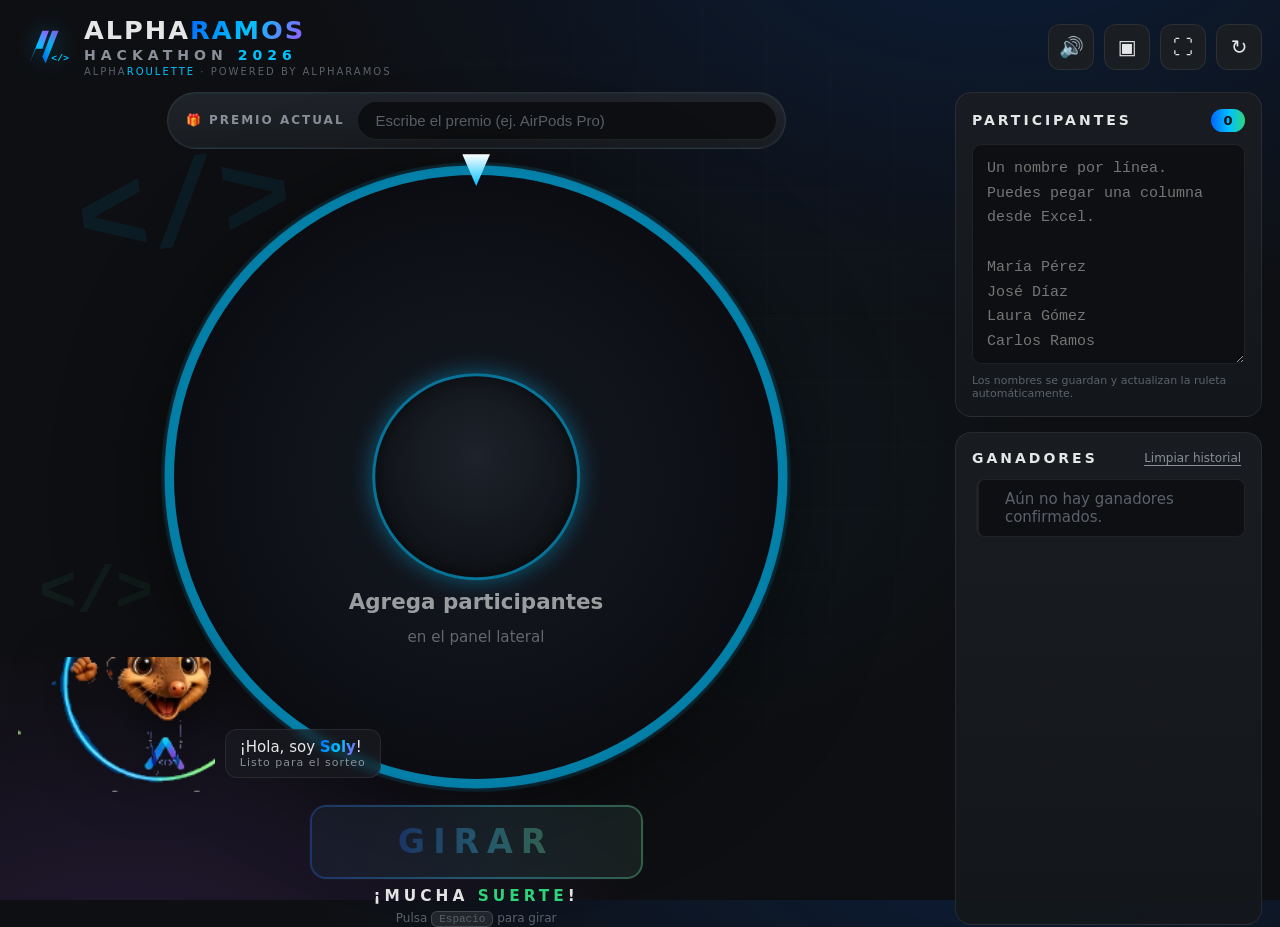
==== index.html @ e61cf494 "AlphaRamos Roulette — Hackathon 2026: ruleta de sorteos offline (HTML/CSS/JS vanilla) + núcleo lógic" ====
<!DOCTYPE html>
<html lang="es">
<head>
  <meta charset="UTF-8" />
  <meta name="viewport" content="width=device-width, initial-scale=1.0" />
  <meta name="description" content="AlphaRamos Roulette - Ruleta de sorteos para AlphaRamos Hackathon 2026" />
  <title>AlphaRamos Roulette · Hackathon 2026</title>
  <link rel="stylesheet" href="styles.css" />
</head>
<body>
  <!-- Decorative tech background layer -->
  <div class="bg-decor" aria-hidden="true">
    <span class="bg-glyph bg-glyph--1">&lt;/&gt;</span>
    <span class="bg-glyph bg-glyph--2">{ }</span>
    <span class="bg-glyph bg-glyph--3">&lt;/&gt;</span>
    <div class="bg-grid"></div>
  </div>

  <div class="app" id="app">
    <!-- ===================== HEADER ===================== -->
    <header class="app-header">
      <div class="brand">
        <span class="brand-logo" aria-hidden="true">
          <!-- AlphaRamos mark: two-stroke A + code symbol -->
          <svg viewBox="0 0 64 64" width="52" height="52" role="img" aria-label="AlphaRamos">
            <defs>
              <linearGradient id="aGrad" x1="0" y1="1" x2="1" y2="0">
                <stop offset="0" stop-color="#0066FF" />
                <stop offset="0.5" stop-color="#00C2FF" />
                <stop offset="1" stop-color="#A256FF" />
              </linearGradient>
            </defs>
            <path d="M14 52 L30 12 L38 12 L30 34 L22 34 Z" fill="url(#aGrad)" />
            <path d="M34 52 L50 12 L42 12 L30 44 Z" fill="url(#aGrad)" opacity="0.92" />
            <text x="41" y="49" font-family="monospace" font-size="12" font-weight="700" fill="#00C2FF">&lt;/&gt;</text>
          </svg>
        </span>
        <div class="brand-text">
          <span class="brand-line-1">ALPHA<span class="accent">RAMOS</span></span>
          <span class="brand-line-2">HACKATHON <span class="year">2026</span></span>
        </div>
        <span class="brand-sub">ALPHA<span class="accent-cyan">ROULETTE</span> · POWERED BY ALPHARAMOS</span>
      </div>

      <div class="header-actions">
        <button class="icon-btn" id="soundToggle" type="button" aria-pressed="true" title="Activar / desactivar sonido">
          <span class="icon-on" aria-hidden="true">&#128266;</span>
          <span class="icon-off" aria-hidden="true">&#128263;</span>
          <span class="sr-only">Sonido</span>
        </button>
        <button class="icon-btn" id="presentationToggle" type="button" aria-pressed="false" title="Modo presentación">
          <span aria-hidden="true">&#9635;</span>
          <span class="sr-only">Modo presentación</span>
        </button>
        <button class="icon-btn" id="fullscreenToggle" type="button" title="Pantalla completa">
          <span aria-hidden="true">&#9974;</span>
          <span class="sr-only">Pantalla completa</span>
        </button>
        <button class="icon-btn icon-btn--danger" id="resetSession" type="button" title="Reiniciar sesión">
          <span aria-hidden="true">&#8635;</span>
          <span class="sr-only">Reiniciar sesión</span>
        </button>
      </div>
    </header>

    <!-- ===================== MAIN ===================== -->
    <main class="app-main">
      <!-- ---------- CENTER STAGE ---------- -->
      <section class="stage" aria-label="Ruleta de sorteo">
        <div class="prize-bar">
          <label class="prize-field" for="prizeInput">
            <span class="prize-label">&#127873; PREMIO ACTUAL</span>
            <input
              type="text"
              id="prizeInput"
              class="prize-input"
              placeholder="Escribe el premio (ej. AirPods Pro)"
              maxlength="60"
              autocomplete="off" />
          </label>
        </div>

        <div class="wheel-area">
          <div class="wheel-wrap" id="wheelWrap">
            <div class="wheel-glow" aria-hidden="true"></div>
            <div class="wheel-pointer" id="wheelPointer" aria-hidden="true"></div>
            <canvas id="wheel" class="wheel-canvas" width="900" height="900"
                    role="img" aria-label="Ruleta de participantes"></canvas>
            <button class="wheel-hub" id="hubSpin" type="button" title="Girar" aria-label="Girar ruleta">
              <svg viewBox="0 0 64 64" width="100%" height="100%" aria-hidden="true">
                <defs>
                  <linearGradient id="hubGrad" x1="0" y1="1" x2="1" y2="0">
                    <stop offset="0" stop-color="#0066FF" />
                    <stop offset="0.55" stop-color="#00C2FF" />
                    <stop offset="1" stop-color="#A256FF" />
                  </linearGradient>
                </defs>
                <path d="M16 50 L31 14 L38 14 L30 34 L23 34 Z" fill="url(#hubGrad)" />
                <path d="M34 50 L49 14 L42 14 L31 42 Z" fill="url(#hubGrad)" />
                <text x="26" y="60" font-family="monospace" font-size="11" font-weight="700" fill="#00C2FF">&lt;/&gt;</text>
              </svg>
            </button>
          </div>

          <!-- Soly idle, next to the wheel -->
          <figure class="soly soly--idle" id="solyIdle">
            <img src="assets/soly.png" alt="Soly, mascota de AlphaRamos" class="soly-img" />
            <figcaption class="soly-caption">
              <span class="soly-hi">&iexcl;Hola, soy <strong>Soly</strong>!</span>
              <span class="soly-sub">Listo para el sorteo</span>
            </figcaption>
          </figure>
        </div>

        <div class="spin-controls">
          <button class="spin-btn" id="spinBtn" type="button">
            <span class="spin-btn-label">GIRAR</span>
          </button>
          <p class="spin-hint" id="spinHint">&iexcl;MUCHA <span class="accent-green">SUERTE</span>!</p>
          <p class="spin-key-hint">Pulsa <kbd>Espacio</kbd> para girar</p>
        </div>
      </section>

      <!-- ---------- SIDEBAR ---------- -->
      <aside class="sidebar" id="sidebar" aria-label="Administración de participantes">
        <div class="panel">
          <div class="panel-head">
            <h2 class="panel-title">PARTICIPANTES</h2>
            <span class="count-badge" id="participantCount">0</span>
          </div>
          <textarea
            id="participantsInput"
            class="participants-input"
            spellcheck="false"
            autocomplete="off"
            placeholder="Un nombre por línea.&#10;Puedes pegar una columna desde Excel.&#10;&#10;María Pérez&#10;José Díaz&#10;Laura Gómez&#10;Carlos Ramos"></textarea>
          <p class="panel-note" id="participantsNote">Los nombres se guardan y actualizan la ruleta automáticamente.</p>
        </div>

        <div class="panel panel--winners">
          <div class="panel-head">
            <h2 class="panel-title">GANADORES</h2>
            <button class="link-btn" id="clearHistory" type="button">Limpiar historial</button>
          </div>
          <ol class="winners-list" id="winnersList" aria-live="polite">
            <li class="winners-empty">Aún no hay ganadores confirmados.</li>
          </ol>
        </div>
      </aside>
    </main>

    <button class="sidebar-toggle" id="sidebarToggle" type="button" title="Mostrar / ocultar panel">
      <span aria-hidden="true">&#9776;</span>
      <span class="sr-only">Mostrar u ocultar panel</span>
    </button>
  </div>

  <!-- ===================== WINNER MODAL ===================== -->
  <div class="winner-overlay" id="winnerOverlay" role="dialog" aria-modal="true" aria-labelledby="winnerTitle" hidden>
    <canvas class="confetti-canvas" id="confetti" aria-hidden="true"></canvas>
    <div class="winner-card">
      <p class="winner-eyebrow" id="winnerTitle">&iexcl;TENEMOS <span class="accent-green">GANADOR</span>!</p>
      <figure class="soly soly--celebrate">
        <img src="assets/soly-celebra.png" alt="Soly celebrando" class="soly-img" />
      </figure>
      <h2 class="winner-name" id="winnerName">—</h2>
      <p class="winner-prize" id="winnerPrize" hidden>Premio: <span id="winnerPrizeValue"></span></p>
      <p class="winner-congrats">&iexcl;Felicidades!</p>
      <div class="winner-actions">
        <button class="btn btn--primary" id="confirmWinner" type="button">CONFIRMAR GANADOR</button>
        <button class="btn btn--ghost" id="repeatDraw" type="button">REPETIR SORTEO</button>
      </div>
    </div>
  </div>

  <!-- ===================== CONFIRM DIALOG ===================== -->
  <div class="confirm-overlay" id="confirmOverlay" role="dialog" aria-modal="true" aria-labelledby="confirmMessage" hidden>
    <div class="confirm-card">
      <p class="confirm-message" id="confirmMessage">¿Estás seguro?</p>
      <div class="confirm-actions">
        <button class="btn btn--danger" id="confirmYes" type="button">Sí, continuar</button>
        <button class="btn btn--ghost" id="confirmNo" type="button">Cancelar</button>
      </div>
    </div>
  </div>

  <!-- Live region for screen readers -->
  <div class="sr-only" aria-live="assertive" id="liveRegion"></div>

  <script src="alpha-core.js"></script>
  <script src="app.js"></script>
</body>
</html>
---- styles.css ----
/* =========================================================
   AlphaRamos Roulette — Hackathon 2026
   Paleta y estilos extraídos de la guía visual de la marca.
   100% offline, sin dependencias externas.
   ========================================================= */

:root {
  /* Fondos */
  --bg-primary: #0E0F12;
  --bg-secondary: #1A1D22;
  --bg-elevated: #22262d;

  /* Colores de marca AlphaRamos */
  --alpha-blue: #0066FF;
  --alpha-cyan: #00C2FF;
  --alpha-purple: #A256FF;
  --alpha-green: #2ED67B;
  --alpha-dark-blue: #0A1B3D;

  /* Texto */
  --text-primary: #E5E6E6;
  --text-muted: #8A9099;
  --text-dim: #5b626b;

  /* Bordes / líneas */
  --line: rgba(255, 255, 255, 0.08);
  --line-strong: rgba(255, 255, 255, 0.16);

  /* Glow */
  --glow-cyan: 0 0 24px rgba(0, 194, 255, 0.45);
  --glow-green: 0 0 24px rgba(46, 214, 123, 0.45);
  --glow-purple: 0 0 24px rgba(162, 86, 255, 0.4);

  /* Gradiente de marca */
  --grad-brand: linear-gradient(90deg, var(--alpha-blue), var(--alpha-cyan) 55%, var(--alpha-green));
  --grad-brand-3: linear-gradient(120deg, var(--alpha-blue), var(--alpha-cyan), var(--alpha-purple));

  --radius: 16px;
  --radius-sm: 10px;

  /* Orbitron si el usuario lo instala localmente; si no, stack geométrico del sistema */
  --font-display: "Orbitron", "Eurostile", "Bahnschrift", "Segoe UI", "Trebuchet MS", system-ui, sans-serif;
  --font-body: "Segoe UI", system-ui, -apple-system, "Helvetica Neue", Arial, sans-serif;
}

/* ---------- Reset ligero ---------- */
*,
*::before,
*::after { box-sizing: border-box; }

html, body { height: 100%; }

body {
  margin: 0;
  font-family: var(--font-body);
  color: var(--text-primary);
  background:
    radial-gradient(1200px 700px at 78% -10%, rgba(0, 102, 255, 0.16), transparent 60%),
    radial-gradient(900px 600px at 10% 110%, rgba(162, 86, 255, 0.14), transparent 60%),
    radial-gradient(700px 500px at 50% 50%, rgba(0, 194, 255, 0.06), transparent 60%),
    var(--bg-primary);
  overflow: hidden;
  -webkit-font-smoothing: antialiased;
}

button { font-family: inherit; }

.sr-only {
  position: absolute;
  width: 1px; height: 1px;
  padding: 0; margin: -1px;
  overflow: hidden; clip: rect(0, 0, 0, 0);
  white-space: nowrap; border: 0;
}

:focus-visible {
  outline: 2px solid var(--alpha-cyan);
  outline-offset: 3px;
  border-radius: 6px;
}

/* =========================================================
   Fondo decorativo
   ========================================================= */
.bg-decor { position: fixed; inset: 0; z-index: 0; pointer-events: none; overflow: hidden; }

.bg-grid {
  position: absolute; inset: -2px;
  background-image:
    linear-gradient(rgba(255, 255, 255, 0.025) 1px, transparent 1px),
    linear-gradient(90deg, rgba(255, 255, 255, 0.025) 1px, transparent 1px);
  background-size: 64px 64px;
  mask-image: radial-gradient(circle at 50% 42%, black, transparent 78%);
}

.bg-glyph {
  position: absolute;
  font-family: monospace;
  font-weight: 700;
  color: rgba(0, 194, 255, 0.08);
  user-select: none;
}
.bg-glyph--1 { top: 16%; left: 6%;  font-size: 120px; transform: rotate(-8deg); }
.bg-glyph--2 { bottom: 14%; right: 8%; font-size: 90px; color: rgba(162, 86, 255, 0.08); }
.bg-glyph--3 { top: 62%; left: 3%;  font-size: 64px; color: rgba(46, 214, 123, 0.07); }

/* =========================================================
   Layout base
   ========================================================= */
.app {
  position: relative;
  z-index: 1;
  height: 100vh;
  display: flex;
  flex-direction: column;
  padding: clamp(12px, 1.4vw, 24px);
  gap: clamp(10px, 1.2vw, 18px);
}

/* ---------- Header ---------- */
.app-header {
  display: flex;
  align-items: center;
  justify-content: space-between;
  gap: 16px;
  flex: 0 0 auto;
}

.brand { display: grid; grid-template-columns: auto auto; align-items: center; gap: 4px 14px; }
.brand-logo { grid-row: 1 / span 2; filter: drop-shadow(0 0 12px rgba(0, 194, 255, 0.35)); }
.brand-logo svg { display: block; }

.brand-text { display: flex; flex-direction: column; line-height: 1; }
.brand-line-1 {
  font-family: var(--font-display);
  font-weight: 800;
  font-size: clamp(20px, 2vw, 30px);
  letter-spacing: 2px;
}
.brand-line-1 .accent {
  background: var(--grad-brand-3);
  -webkit-background-clip: text; background-clip: text; color: transparent;
}
.brand-line-2 {
  font-family: var(--font-display);
  font-weight: 600;
  font-size: clamp(12px, 1.1vw, 16px);
  letter-spacing: 5px;
  color: var(--text-muted);
  margin-top: 4px;
}
.brand-line-2 .year { color: var(--alpha-cyan); }
.brand-sub {
  grid-column: 2;
  font-size: 10px;
  letter-spacing: 2px;
  color: var(--text-dim);
  text-transform: uppercase;
}
.accent-cyan { color: var(--alpha-cyan); }
.accent-green { color: var(--alpha-green); }

.header-actions { display: flex; gap: 10px; }

.icon-btn {
  width: 46px; height: 46px;
  display: inline-flex; align-items: center; justify-content: center;
  font-size: 20px;
  color: var(--text-primary);
  background: var(--bg-secondary);
  border: 1px solid var(--line);
  border-radius: 12px;
  cursor: pointer;
  transition: transform .15s ease, border-color .2s ease, box-shadow .2s ease, background .2s ease;
}
.icon-btn:hover { border-color: var(--alpha-cyan); box-shadow: var(--glow-cyan); transform: translateY(-1px); }
.icon-btn:active { transform: translateY(0) scale(.96); }
.icon-btn--danger:hover { border-color: #ff5470; box-shadow: 0 0 20px rgba(255, 84, 112, 0.4); }

/* Sound toggle icon swap */
.icon-btn .icon-off { display: none; }
.icon-btn[aria-pressed="false"] .icon-on { display: none; }
.icon-btn[aria-pressed="false"] .icon-off { display: inline; }
#soundToggle { position: relative; }

#presentationToggle[aria-pressed="true"] {
  border-color: var(--alpha-green);
  box-shadow: var(--glow-green);
  color: var(--alpha-green);
}

/* =========================================================
   Main
   ========================================================= */
.app-main {
  flex: 1 1 auto;
  min-height: 0;
  display: grid;
  grid-template-columns: minmax(0, 1fr) clamp(300px, 24vw, 400px);
  gap: clamp(14px, 1.6vw, 26px);
}

/* ---------- Stage (ruleta) ---------- */
.stage {
  min-width: 0;
  display: grid;
  grid-template-rows: auto minmax(0, 1fr) auto;
  align-items: center;
  justify-items: center;
  gap: clamp(8px, 1vw, 16px);
}

/* Prize bar */
.prize-bar { display: flex; justify-content: center; }
.prize-field {
  display: inline-flex; align-items: center; gap: 12px;
  background: linear-gradient(180deg, rgba(34, 38, 45, 0.9), rgba(26, 29, 34, 0.9));
  border: 1px solid var(--line);
  border-radius: 999px;
  padding: 8px 8px 8px 18px;
  box-shadow: inset 0 0 0 1px rgba(0, 194, 255, 0.06);
}
.prize-label {
  font-family: var(--font-display);
  font-size: 12px; font-weight: 700; letter-spacing: 2px;
  color: var(--text-muted); white-space: nowrap;
}
.prize-input {
  min-width: min(38vw, 420px);
  background: var(--bg-primary);
  border: 1px solid var(--line);
  border-radius: 999px;
  color: var(--text-primary);
  padding: 10px 18px;
  font-size: 15px;
  outline: none;
  transition: border-color .2s ease, box-shadow .2s ease;
}
.prize-input::placeholder { color: var(--text-dim); }
.prize-input:focus { border-color: var(--alpha-cyan); box-shadow: var(--glow-cyan); }

/* Wheel area */
.wheel-area {
  position: relative;
  width: 100%;
  height: 100%;
  min-height: 0;
  display: flex;
  align-items: center;
  justify-content: center;
}

.wheel-wrap {
  position: relative;
  /* El tamaño exacto (cuadrado) lo fija JS según el espacio disponible,
     evitando ambigüedades de aspect-ratio en distintas resoluciones. */
  width: 70vmin;
  height: 70vmin;
  display: flex;
  align-items: center;
  justify-content: center;
}

.wheel-glow {
  position: absolute; inset: -4%;
  border-radius: 50%;
  background: radial-gradient(circle, rgba(0, 194, 255, 0.18), transparent 62%);
  filter: blur(14px);
  opacity: .8;
  transition: opacity .3s ease, filter .3s ease;
  pointer-events: none;
}
.wheel-wrap.is-spinning .wheel-glow { opacity: 1; filter: blur(20px); animation: glowPulse 1.4s ease-in-out infinite; }
@keyframes glowPulse { 50% { background: radial-gradient(circle, rgba(46, 214, 123, 0.22), transparent 62%); } }

.wheel-canvas {
  position: relative;
  width: 100%; height: 100%;
  border-radius: 50%;
  display: block;
  filter: drop-shadow(0 18px 50px rgba(0, 0, 0, 0.55));
}

/* Pointer superior */
.wheel-pointer {
  position: absolute;
  top: -1.2%;
  left: 50%;
  transform: translateX(-50%);
  width: 4.4%;
  aspect-ratio: 1 / 1.15;
  background: linear-gradient(180deg, #ffffff, var(--alpha-cyan));
  clip-path: polygon(50% 100%, 0 0, 100% 0);
  z-index: 5;
  filter: drop-shadow(0 0 10px rgba(0, 194, 255, 0.9));
  transition: filter .15s ease;
}
.wheel-wrap.is-spinning .wheel-pointer { filter: drop-shadow(0 0 16px rgba(46, 214, 123, 1)); }
.wheel-pointer.tick { animation: pointerTick .08s ease; }
@keyframes pointerTick { 50% { transform: translateX(-50%) rotate(-7deg); } }

/* Hub central (botón) */
.wheel-hub {
  position: absolute;
  top: 50%; left: 50%;
  transform: translate(-50%, -50%);
  width: 18%; height: 18%;
  border-radius: 50%;
  padding: 16%;
  background: radial-gradient(circle at 50% 40%, #1d222b, #0b0d10);
  border: 3px solid rgba(0, 194, 255, 0.55);
  box-shadow: 0 0 22px rgba(0, 194, 255, 0.4), inset 0 0 18px rgba(0, 0, 0, 0.6);
  cursor: pointer;
  z-index: 6;
  display: grid; place-items: center;
  transition: transform .15s ease, box-shadow .2s ease;
}
.wheel-hub svg { width: 72%; height: 72%; filter: drop-shadow(0 0 10px rgba(0, 194, 255, 0.75)); }
.wheel-hub:hover { box-shadow: 0 0 30px rgba(0, 194, 255, 0.7), inset 0 0 18px rgba(0, 0, 0, 0.6); }
.wheel-hub:active { transform: translate(-50%, -50%) scale(.94); }

/* Soly idle */
.soly {
  position: absolute;
  margin: 0;
  bottom: 0;
  left: 0;
  display: flex; align-items: flex-end; gap: 10px;
  pointer-events: none;
  z-index: 4;
}
.soly--idle .soly-img {
  height: clamp(120px, 15vh, 210px);
  width: auto;
  filter: drop-shadow(0 8px 22px rgba(0, 0, 0, 0.6));
  animation: solyFloat 4s ease-in-out infinite;
}
@keyframes solyFloat { 50% { transform: translateY(-8px); } }

.soly-caption {
  display: flex; flex-direction: column;
  background: rgba(26, 29, 34, 0.72);
  border: 1px solid var(--line);
  border-radius: 12px;
  padding: 8px 14px;
  backdrop-filter: blur(4px);
  margin-bottom: 14px;
}
.soly-hi { font-size: 15px; }
.soly-hi strong {
  background: var(--grad-brand-3);
  -webkit-background-clip: text; background-clip: text; color: transparent;
}
.soly-sub { font-size: 11px; color: var(--text-muted); letter-spacing: 1px; }

/* Spin controls */
.spin-controls { display: flex; flex-direction: column; align-items: center; gap: 6px; }

.spin-btn {
  position: relative;
  min-width: clamp(260px, 26vw, 420px);
  padding: clamp(14px, 1.4vw, 20px) 40px;
  border: none;
  border-radius: 16px;
  cursor: pointer;
  background: var(--bg-secondary);
  isolation: isolate;
  transition: transform .12s ease, box-shadow .2s ease;
  box-shadow: 0 0 0 1px rgba(255, 255, 255, 0.04);
}
/* borde luminoso con gradiente */
.spin-btn::before {
  content: "";
  position: absolute; inset: 0;
  border-radius: inherit;
  padding: 2px;
  background: var(--grad-brand);
  -webkit-mask: linear-gradient(#000 0 0) content-box, linear-gradient(#000 0 0);
  -webkit-mask-composite: xor; mask-composite: exclude;
  z-index: -1;
}
.spin-btn::after {
  content: "";
  position: absolute; inset: 0;
  border-radius: inherit;
  background: var(--grad-brand);
  opacity: .16;
  z-index: -2;
  transition: opacity .2s ease;
}
.spin-btn-label {
  font-family: var(--font-display);
  font-weight: 800;
  font-size: clamp(26px, 2.6vw, 40px);
  letter-spacing: 8px;
  background: var(--grad-brand);
  -webkit-background-clip: text; background-clip: text; color: transparent;
}
.spin-btn:hover:not(:disabled) { transform: translateY(-2px); box-shadow: 0 0 34px rgba(0, 194, 255, 0.45); }
.spin-btn:hover:not(:disabled)::after { opacity: .3; }
.spin-btn:active:not(:disabled) { transform: translateY(0) scale(.98); }
.spin-btn:disabled { cursor: not-allowed; opacity: .45; filter: grayscale(.4); }
.spin-btn.is-pressed { animation: spinPress .3s ease; }
@keyframes spinPress { 40% { transform: scale(.95); } }

.spin-hint {
  margin: 2px 0 0;
  font-family: var(--font-display);
  font-weight: 700; letter-spacing: 4px;
  font-size: clamp(13px, 1.2vw, 18px);
}
.spin-key-hint { margin: 0; font-size: 12px; color: var(--text-dim); }
.spin-key-hint kbd {
  background: var(--bg-elevated);
  border: 1px solid var(--line-strong);
  border-radius: 6px;
  padding: 1px 7px;
  font-family: monospace;
  font-size: 11px;
}

/* =========================================================
   Sidebar
   ========================================================= */
.sidebar {
  min-width: 0;
  display: flex;
  flex-direction: column;
  gap: clamp(12px, 1.2vw, 18px);
  overflow: hidden;
}

.panel {
  background: linear-gradient(180deg, rgba(26, 29, 34, 0.92), rgba(20, 23, 27, 0.92));
  border: 1px solid var(--line);
  border-radius: var(--radius);
  padding: 16px;
  display: flex;
  flex-direction: column;
  min-height: 0;
}
.panel--winners { flex: 1 1 auto; }

.panel-head {
  display: flex; align-items: center; justify-content: space-between;
  margin-bottom: 12px;
}
.panel-title {
  margin: 0;
  font-family: var(--font-display);
  font-size: 14px; font-weight: 700; letter-spacing: 3px;
  color: var(--text-primary);
}
.count-badge {
  font-family: var(--font-display);
  font-weight: 700;
  font-size: 13px;
  min-width: 34px; text-align: center;
  padding: 4px 10px;
  border-radius: 999px;
  color: var(--bg-primary);
  background: var(--grad-brand);
}

.participants-input {
  flex: 1 1 auto;
  min-height: 220px;
  resize: vertical;
  width: 100%;
  background: var(--bg-primary);
  border: 1px solid var(--line);
  border-radius: var(--radius-sm);
  color: var(--text-primary);
  padding: 12px 14px;
  font-size: 15px;
  line-height: 1.65;
  outline: none;
  transition: border-color .2s ease, box-shadow .2s ease;
}
.participants-input:focus { border-color: var(--alpha-cyan); box-shadow: var(--glow-cyan); }
.panel-note { margin: 10px 0 0; font-size: 11px; color: var(--text-dim); }

.link-btn {
  background: none; border: none; cursor: pointer;
  color: var(--text-muted);
  font-size: 12px;
  text-decoration: underline;
  text-underline-offset: 3px;
  padding: 2px 4px;
  transition: color .2s ease;
}
.link-btn:hover { color: #ff5470; }

.winners-list {
  margin: 0; padding: 0 0 0 4px;
  list-style: none;
  counter-reset: win;
  overflow-y: auto;
  flex: 1 1 auto;
  min-height: 0;
  display: flex; flex-direction: column; gap: 8px;
}
.winners-list li {
  counter-increment: win;
  display: flex; align-items: center; gap: 12px;
  background: var(--bg-primary);
  border: 1px solid var(--line);
  border-left: 3px solid var(--alpha-green);
  border-radius: 8px;
  padding: 10px 14px;
  font-size: 15px;
  animation: winRowIn .35s ease;
}
.winners-list li::before {
  content: counter(win);
  font-family: var(--font-display);
  font-weight: 700;
  color: var(--alpha-green);
  min-width: 20px;
}
.winners-empty {
  border-left-color: var(--line) !important;
  color: var(--text-dim);
  font-size: 13px;
  justify-content: center;
}
.winners-empty::before { content: "" !important; min-width: 0 !important; }
@keyframes winRowIn { from { opacity: 0; transform: translateX(12px); } }

.winners-list::-webkit-scrollbar,
.participants-input::-webkit-scrollbar { width: 8px; }
.winners-list::-webkit-scrollbar-thumb,
.participants-input::-webkit-scrollbar-thumb { background: var(--line-strong); border-radius: 8px; }

/* Sidebar toggle (flotante) */
.sidebar-toggle {
  position: fixed;
  top: 50%; right: 12px;
  transform: translateY(-50%);
  width: 40px; height: 64px;
  display: none;
  align-items: center; justify-content: center;
  background: var(--bg-secondary);
  border: 1px solid var(--line);
  border-radius: 12px;
  color: var(--text-primary);
  font-size: 20px;
  cursor: pointer;
  z-index: 40;
}

/* =========================================================
   Winner modal
   ========================================================= */
.winner-overlay {
  position: fixed; inset: 0;
  z-index: 100;
  display: grid; place-items: center;
  background: rgba(6, 8, 12, 0.82);
  backdrop-filter: blur(6px);
  animation: overlayIn .3s ease;
}
.winner-overlay[hidden] { display: none; }
@keyframes overlayIn { from { opacity: 0; } }

.confetti-canvas { position: absolute; inset: 0; width: 100%; height: 100%; pointer-events: none; }

.winner-card {
  position: relative;
  text-align: center;
  padding: clamp(24px, 4vw, 52px) clamp(30px, 6vw, 90px);
  max-width: min(92vw, 900px);
  animation: cardPop .5s cubic-bezier(.2, .9, .3, 1.2);
}
@keyframes cardPop { from { opacity: 0; transform: scale(.85) translateY(20px); } }

.winner-eyebrow {
  font-family: var(--font-display);
  font-weight: 700; letter-spacing: 6px;
  font-size: clamp(18px, 2.4vw, 30px);
  margin: 0 0 8px;
}
.soly--celebrate { position: static; justify-content: center; margin-bottom: 6px; }
.soly--celebrate .soly-img {
  height: clamp(120px, 16vh, 200px);
  width: auto;
  filter: drop-shadow(0 0 24px rgba(46, 214, 123, 0.5));
  animation: solyCheer .7s ease infinite alternate;
}
@keyframes solyCheer { from { transform: rotate(-4deg) translateY(0); } to { transform: rotate(4deg) translateY(-6px); } }

.winner-name {
  margin: 6px 0;
  font-family: var(--font-display);
  font-weight: 800;
  font-size: clamp(44px, 8vw, 120px);
  line-height: 1.02;
  letter-spacing: 2px;
  text-transform: uppercase;
  background: linear-gradient(180deg, #ffffff, #bfe9ff 60%, var(--alpha-cyan));
  -webkit-background-clip: text; background-clip: text; color: transparent;
  text-shadow: 0 0 40px rgba(0, 194, 255, 0.35);
  word-break: break-word;
}
.winner-prize {
  margin: 4px 0;
  font-family: var(--font-display);
  font-weight: 600; letter-spacing: 3px;
  font-size: clamp(16px, 2vw, 26px);
  color: var(--alpha-purple);
}
.winner-prize span { color: var(--text-primary); }
.winner-congrats {
  margin: 0 0 22px;
  font-size: clamp(16px, 1.6vw, 22px);
  color: var(--alpha-green);
}

.winner-actions { display: flex; gap: 16px; justify-content: center; flex-wrap: wrap; }

/* =========================================================
   Botones genéricos
   ========================================================= */
.btn {
  border: 1px solid var(--line-strong);
  background: var(--bg-secondary);
  color: var(--text-primary);
  padding: 14px 30px;
  border-radius: 12px;
  font-family: var(--font-display);
  font-weight: 700; letter-spacing: 2px;
  font-size: 15px;
  cursor: pointer;
  transition: transform .12s ease, box-shadow .2s ease, border-color .2s ease, background .2s ease;
}
.btn:hover { transform: translateY(-2px); }
.btn:active { transform: translateY(0) scale(.97); }

.btn--primary {
  border-color: transparent;
  background: var(--grad-brand);
  color: #04121f;
}
.btn--primary:hover { box-shadow: var(--glow-cyan); }

.btn--ghost:hover { border-color: var(--alpha-cyan); box-shadow: var(--glow-cyan); }

.btn--danger {
  border-color: rgba(255, 84, 112, 0.5);
  color: #ff8497;
}
.btn--danger:hover { background: rgba(255, 84, 112, 0.15); box-shadow: 0 0 20px rgba(255, 84, 112, 0.35); }

/* =========================================================
   Confirm dialog
   ========================================================= */
.confirm-overlay {
  position: fixed; inset: 0;
  z-index: 120;
  display: grid; place-items: center;
  background: rgba(6, 8, 12, 0.8);
  backdrop-filter: blur(4px);
  animation: overlayIn .2s ease;
}
.confirm-overlay[hidden] { display: none; }
.confirm-card {
  background: var(--bg-secondary);
  border: 1px solid var(--line-strong);
  border-radius: var(--radius);
  padding: 30px 34px;
  max-width: 440px;
  text-align: center;
  box-shadow: 0 24px 60px rgba(0, 0, 0, 0.6);
  animation: cardPop .3s ease;
}
.confirm-message { margin: 0 0 22px; font-size: 17px; line-height: 1.5; }
.confirm-actions { display: flex; gap: 12px; justify-content: center; }

/* =========================================================
   Modo presentación
   ========================================================= */
.app.presentation .sidebar,
.app.presentation .app-header .header-actions .icon-btn--danger,
.app.presentation .spin-key-hint,
.app.presentation .brand-sub { display: none; }

.app.presentation .app-main { grid-template-columns: minmax(0, 1fr); }
.app.presentation .stage { max-width: 100%; }
.app.presentation .soly--idle .soly-img { height: clamp(160px, 20vh, 280px); }
.app.presentation .bg-glyph { opacity: .6; }

.app.presentation .sidebar-toggle { display: none !important; }

/* =========================================================
   Responsive
   ========================================================= */
@media (max-width: 1200px) {
  .app-main { grid-template-columns: minmax(0, 1fr) clamp(260px, 30vw, 340px); }
  .soly-caption { display: none; }
}

@media (max-width: 900px) {
  .app-main { grid-template-columns: minmax(0, 1fr); }
  .sidebar {
    position: fixed;
    top: 0; right: 0; bottom: 0;
    width: min(88vw, 380px);
    z-index: 45;
    padding: 76px 16px 16px;
    background: rgba(14, 15, 18, 0.98);
    border-left: 1px solid var(--line);
    transform: translateX(105%);
    transition: transform .3s ease;
    overflow-y: auto;
  }
  .sidebar.open { transform: translateX(0); }
  .sidebar-toggle { display: flex; }
  .prize-input { min-width: 60vw; }
}

@media (max-width: 600px) {
  .brand-sub { display: none; }
  .prize-field { flex-direction: column; align-items: stretch; border-radius: var(--radius); padding: 12px; }
  .prize-label { text-align: center; }
  .prize-input { min-width: 0; width: 100%; }
  .soly--idle { display: none; }
  .app-main { grid-template-rows: none; }
}

/* Altura reducida: proteger la ruleta */
@media (max-height: 720px) {
  .spin-btn-label { font-size: 24px; letter-spacing: 5px; }
  .soly--idle .soly-img { height: clamp(100px, 13vh, 150px); }
}

/* Respeta preferencia de movimiento reducido */
@media (prefers-reduced-motion: reduce) {
  .soly--idle .soly-img,
  .soly--celebrate .soly-img,
  .wheel-wrap.is-spinning .wheel-glow { animation: none; }
}
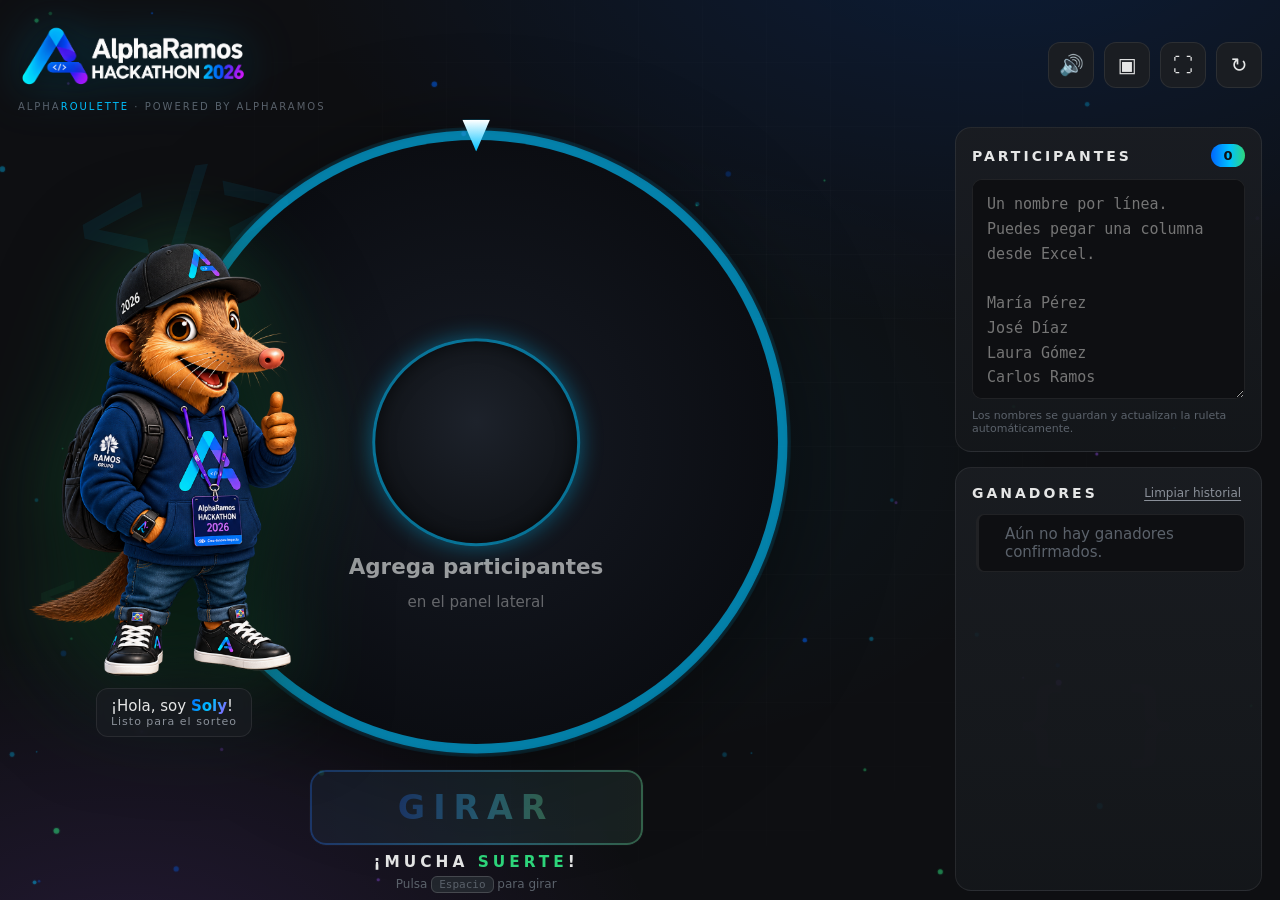
==== commit 4d15898d: "Polish offline roulette experience" ====
--- a/index.html
+++ b/index.html
@@ -10,6 +10,7 @@
 <body>
   <!-- Decorative tech background layer -->
   <div class="bg-decor" aria-hidden="true">
+    <canvas class="fx-canvas" id="fxCanvas"></canvas>
     <span class="bg-glyph bg-glyph--1">&lt;/&gt;</span>
     <span class="bg-glyph bg-glyph--2">{ }</span>
     <span class="bg-glyph bg-glyph--3">&lt;/&gt;</span>
@@ -20,25 +21,10 @@
     <!-- ===================== HEADER ===================== -->
     <header class="app-header">
       <div class="brand">
-        <span class="brand-logo" aria-hidden="true">
-          <!-- AlphaRamos mark: two-stroke A + code symbol -->
-          <svg viewBox="0 0 64 64" width="52" height="52" role="img" aria-label="AlphaRamos">
-            <defs>
-              <linearGradient id="aGrad" x1="0" y1="1" x2="1" y2="0">
-                <stop offset="0" stop-color="#0066FF" />
-                <stop offset="0.5" stop-color="#00C2FF" />
-                <stop offset="1" stop-color="#A256FF" />
-              </linearGradient>
-            </defs>
-            <path d="M14 52 L30 12 L38 12 L30 34 L22 34 Z" fill="url(#aGrad)" />
-            <path d="M34 52 L50 12 L42 12 L30 44 Z" fill="url(#aGrad)" opacity="0.92" />
-            <text x="41" y="49" font-family="monospace" font-size="12" font-weight="700" fill="#00C2FF">&lt;/&gt;</text>
-          </svg>
+        <span class="brand-plate">
+          <img src="assets/logo-version-dark.png"
+               alt="AlphaRamos Hackathon 2026" class="brand-logo-img" />
         </span>
-        <div class="brand-text">
-          <span class="brand-line-1">ALPHA<span class="accent">RAMOS</span></span>
-          <span class="brand-line-2">HACKATHON <span class="year">2026</span></span>
-        </div>
         <span class="brand-sub">ALPHA<span class="accent-cyan">ROULETTE</span> · POWERED BY ALPHARAMOS</span>
       </div>
 
@@ -67,19 +53,6 @@
     <main class="app-main">
       <!-- ---------- CENTER STAGE ---------- -->
       <section class="stage" aria-label="Ruleta de sorteo">
-        <div class="prize-bar">
-          <label class="prize-field" for="prizeInput">
-            <span class="prize-label">&#127873; PREMIO ACTUAL</span>
-            <input
-              type="text"
-              id="prizeInput"
-              class="prize-input"
-              placeholder="Escribe el premio (ej. AirPods Pro)"
-              maxlength="60"
-              autocomplete="off" />
-          </label>
-        </div>
-
         <div class="wheel-area">
           <div class="wheel-wrap" id="wheelWrap">
             <div class="wheel-glow" aria-hidden="true"></div>
@@ -104,7 +77,7 @@
 
           <!-- Soly idle, next to the wheel -->
           <figure class="soly soly--idle" id="solyIdle">
-            <img src="assets/soly.png" alt="Soly, mascota de AlphaRamos" class="soly-img" />
+            <img src="assets/soly-png.png" alt="Soly, mascota de AlphaRamos" class="soly-img" />
             <figcaption class="soly-caption">
               <span class="soly-hi">&iexcl;Hola, soy <strong>Soly</strong>!</span>
               <span class="soly-sub">Listo para el sorteo</span>
@@ -158,17 +131,15 @@
   <!-- ===================== WINNER MODAL ===================== -->
   <div class="winner-overlay" id="winnerOverlay" role="dialog" aria-modal="true" aria-labelledby="winnerTitle" hidden>
     <canvas class="confetti-canvas" id="confetti" aria-hidden="true"></canvas>
+    <p class="winner-eyebrow" id="winnerTitle">&iexcl;TENEMOS <span class="accent-green">GANADOR</span>!</p>
     <div class="winner-card">
-      <p class="winner-eyebrow" id="winnerTitle">&iexcl;TENEMOS <span class="accent-green">GANADOR</span>!</p>
       <figure class="soly soly--celebrate">
-        <img src="assets/soly-celebra.png" alt="Soly celebrando" class="soly-img" />
+        <img src="assets/soly-png.png" alt="Soly celebrando" class="soly-img" />
       </figure>
       <h2 class="winner-name" id="winnerName">—</h2>
-      <p class="winner-prize" id="winnerPrize" hidden>Premio: <span id="winnerPrizeValue"></span></p>
       <p class="winner-congrats">&iexcl;Felicidades!</p>
       <div class="winner-actions">
-        <button class="btn btn--primary" id="confirmWinner" type="button">CONFIRMAR GANADOR</button>
-        <button class="btn btn--ghost" id="repeatDraw" type="button">REPETIR SORTEO</button>
+        <button class="btn btn--primary" id="continueWinner" type="button">CONTINUAR</button>
       </div>
     </div>
   </div>
--- a/styles.css
+++ b/styles.css
@@ -84,6 +84,15 @@
    ========================================================= */
 .bg-decor { position: fixed; inset: 0; z-index: 0; pointer-events: none; overflow: hidden; }
 
+/* Campo de partículas / energía (Canvas). Sutil en reposo, intenso al girar. */
+.fx-canvas {
+  position: absolute;
+  inset: 0;
+  width: 100%;
+  height: 100%;
+  opacity: 0.9;
+}
+
 .bg-grid {
   position: absolute; inset: -2px;
   background-image:
@@ -126,32 +135,15 @@
   flex: 0 0 auto;
 }
 
-.brand { display: grid; grid-template-columns: auto auto; align-items: center; gap: 4px 14px; }
-.brand-logo { grid-row: 1 / span 2; filter: drop-shadow(0 0 12px rgba(0, 194, 255, 0.35)); }
-.brand-logo svg { display: block; }
-
-.brand-text { display: flex; flex-direction: column; line-height: 1; }
-.brand-line-1 {
-  font-family: var(--font-display);
-  font-weight: 800;
-  font-size: clamp(20px, 2vw, 30px);
-  letter-spacing: 2px;
-}
-.brand-line-1 .accent {
-  background: var(--grad-brand-3);
-  -webkit-background-clip: text; background-clip: text; color: transparent;
-}
-.brand-line-2 {
-  font-family: var(--font-display);
-  font-weight: 600;
-  font-size: clamp(12px, 1.1vw, 16px);
-  letter-spacing: 5px;
-  color: var(--text-muted);
-  margin-top: 4px;
-}
-.brand-line-2 .year { color: var(--alpha-cyan); }
+.brand { display: flex; flex-direction: column; align-items: flex-start; gap: 6px; }
+.brand-plate { display: inline-flex; align-items: center; }
+.brand-logo-img {
+  height: clamp(60px, 6vw, 94px);
+  width: auto;
+  display: block;
+  filter: drop-shadow(0 3px 14px rgba(0, 0, 0, 0.55)) drop-shadow(0 0 24px rgba(0, 194, 255, 0.3));
+}
 .brand-sub {
-  grid-column: 2;
   font-size: 10px;
   letter-spacing: 2px;
   color: var(--text-dim);
@@ -204,40 +196,11 @@
 .stage {
   min-width: 0;
   display: grid;
-  grid-template-rows: auto minmax(0, 1fr) auto;
+  grid-template-rows: minmax(0, 1fr) auto;
   align-items: center;
   justify-items: center;
   gap: clamp(8px, 1vw, 16px);
 }
-
-/* Prize bar */
-.prize-bar { display: flex; justify-content: center; }
-.prize-field {
-  display: inline-flex; align-items: center; gap: 12px;
-  background: linear-gradient(180deg, rgba(34, 38, 45, 0.9), rgba(26, 29, 34, 0.9));
-  border: 1px solid var(--line);
-  border-radius: 999px;
-  padding: 8px 8px 8px 18px;
-  box-shadow: inset 0 0 0 1px rgba(0, 194, 255, 0.06);
-}
-.prize-label {
-  font-family: var(--font-display);
-  font-size: 12px; font-weight: 700; letter-spacing: 2px;
-  color: var(--text-muted); white-space: nowrap;
-}
-.prize-input {
-  min-width: min(38vw, 420px);
-  background: var(--bg-primary);
-  border: 1px solid var(--line);
-  border-radius: 999px;
-  color: var(--text-primary);
-  padding: 10px 18px;
-  font-size: 15px;
-  outline: none;
-  transition: border-color .2s ease, box-shadow .2s ease;
-}
-.prize-input::placeholder { color: var(--text-dim); }
-.prize-input:focus { border-color: var(--alpha-cyan); box-shadow: var(--glow-cyan); }
 
 /* Wheel area */
 .wheel-area {
@@ -319,23 +282,79 @@
 .wheel-hub:hover { box-shadow: 0 0 30px rgba(0, 194, 255, 0.7), inset 0 0 18px rgba(0, 0, 0, 0.6); }
 .wheel-hub:active { transform: translate(-50%, -50%) scale(.94); }
 
-/* Soly idle */
+/* Soly idle: protagonista visual a la izquierda de la ruleta. */
 .soly {
   position: absolute;
   margin: 0;
-  bottom: 0;
-  left: 0;
-  display: flex; align-items: flex-end; gap: 10px;
+  right: auto;
+  bottom: 1%;
+  left: clamp(0px, 1.5vw, 24px);
+  display: flex;
+  flex-direction: column;
+  align-items: center;
+  gap: 6px;
   pointer-events: none;
   z-index: 4;
 }
 .soly--idle .soly-img {
-  height: clamp(120px, 15vh, 210px);
+  height: clamp(280px, 38vh, 500px);
   width: auto;
-  filter: drop-shadow(0 8px 22px rgba(0, 0, 0, 0.6));
+  scale: 1.3;
+  transform-origin: bottom center;
+  filter: drop-shadow(0 18px 40px rgba(0, 0, 0, 0.7)) drop-shadow(0 0 26px rgba(46, 214, 123, 0.28));
   animation: solyFloat 4s ease-in-out infinite;
 }
-@keyframes solyFloat { 50% { transform: translateY(-8px); } }
+@keyframes solyFloat { 50% { transform: translateY(-10px); } }
+
+/* Soly reacciona durante el giro: pequeño rebote enérgico. */
+.app.is-spinning .soly--idle .soly-img { animation: solyHype 0.5s ease-in-out infinite; }
+@keyframes solyHype {
+  0%, 100% { transform: translateY(0) rotate(-2deg); }
+  50% { transform: translateY(-16px) rotate(2deg); }
+}
+
+/* =========================================================
+   Efectos dramáticos durante el giro y el suspenso final
+   ========================================================= */
+
+/* Viñeta que oscurece los bordes y concentra la atención en la ruleta. */
+.app::after {
+  content: "";
+  position: fixed;
+  inset: 0;
+  pointer-events: none;
+  z-index: 40;
+  opacity: 0;
+  background: radial-gradient(ellipse at center, transparent 46%, rgba(0, 0, 0, 0.55) 100%);
+  transition: opacity .6s ease;
+}
+.app.is-spinning::after { opacity: 1; }
+.app.is-suspense::after {
+  background: radial-gradient(ellipse at center, transparent 38%, rgba(0, 0, 0, 0.74) 100%);
+  animation: suspensePulse 0.9s ease-in-out infinite;
+}
+@keyframes suspensePulse { 50% { opacity: .82; } }
+
+/* En la recta final el halo late más rápido y vira a dorado (clímax). */
+.app.is-suspense .wheel-glow { animation: glowSuspense 0.55s ease-in-out infinite; }
+@keyframes glowSuspense {
+  0%, 100% { background: radial-gradient(circle, rgba(46, 214, 123, 0.32), transparent 60%); filter: blur(22px); }
+  50% { background: radial-gradient(circle, rgba(255, 209, 102, 0.36), transparent 58%); filter: blur(32px); }
+}
+
+/* Puntero incandescente y temblor sutil de la ruleta durante el suspenso. */
+.app.is-suspense .wheel-pointer { filter: drop-shadow(0 0 22px rgba(255, 209, 102, 1)); }
+.app.is-suspense .wheel-wrap { animation: wheelShake 0.12s linear infinite; }
+@keyframes wheelShake {
+  0% { transform: translate(0, 0); }
+  25% { transform: translate(1px, -1px); }
+  50% { transform: translate(-1px, 1px); }
+  75% { transform: translate(1px, 1px); }
+  100% { transform: translate(0, 0); }
+}
+
+/* Soly se emociona aún más en el tramo final. */
+.app.is-suspense .soly--idle .soly-img { animation: solyHype 0.3s ease-in-out infinite; }
 
 .soly-caption {
   display: flex; flex-direction: column;
@@ -565,8 +584,21 @@
 
 .confetti-canvas { position: absolute; inset: 0; width: 100%; height: 100%; pointer-events: none; }
 
+/* Destello de luz al revelarse el ganador. */
+.winner-overlay::after {
+  content: "";
+  position: absolute;
+  inset: 0;
+  pointer-events: none;
+  z-index: 3;
+  background: radial-gradient(circle at 50% 42%, rgba(255, 255, 255, 0.85), rgba(0, 194, 255, 0.25) 38%, transparent 68%);
+  animation: winFlash .8s ease-out forwards;
+}
+@keyframes winFlash { 0% { opacity: .85; } 100% { opacity: 0; } }
+
 .winner-card {
   position: relative;
+  z-index: 4;
   text-align: center;
   padding: clamp(24px, 4vw, 52px) clamp(30px, 6vw, 90px);
   max-width: min(92vw, 900px);
@@ -575,16 +607,36 @@
 @keyframes cardPop { from { opacity: 0; transform: scale(.85) translateY(20px); } }
 
 .winner-eyebrow {
+  position: absolute;
+  top: clamp(18px, 4vh, 48px);
+  left: 50%;
+  z-index: 10;
+  display: inline-flex;
+  align-items: center;
+  justify-content: center;
+  max-width: calc(100vw - 32px);
+  padding: 10px 18px;
+  border: 1px solid rgba(255, 255, 255, 0.16);
+  border-radius: 999px;
+  background: rgba(6, 8, 12, 0.82);
+  box-shadow: 0 0 28px rgba(0, 194, 255, 0.24);
+  backdrop-filter: blur(10px);
+  color: var(--text-primary);
   font-family: var(--font-display);
-  font-weight: 700; letter-spacing: 6px;
+  font-weight: 700;
+  letter-spacing: 6px;
   font-size: clamp(18px, 2.4vw, 30px);
-  margin: 0 0 8px;
+  margin: 0;
+  pointer-events: none;
+  transform: translateX(-50%);
 }
 .soly--celebrate { position: static; justify-content: center; margin-bottom: 6px; }
 .soly--celebrate .soly-img {
-  height: clamp(120px, 16vh, 200px);
+  height: clamp(320px, 42vh, 540px);
   width: auto;
-  filter: drop-shadow(0 0 24px rgba(46, 214, 123, 0.5));
+  scale: 1.3;
+  transform-origin: center bottom;
+  filter: drop-shadow(0 0 40px rgba(46, 214, 123, 0.72));
   animation: solyCheer .7s ease infinite alternate;
 }
 @keyframes solyCheer { from { transform: rotate(-4deg) translateY(0); } to { transform: rotate(4deg) translateY(-6px); } }
@@ -601,15 +653,12 @@
   -webkit-background-clip: text; background-clip: text; color: transparent;
   text-shadow: 0 0 40px rgba(0, 194, 255, 0.35);
   word-break: break-word;
-}
-.winner-prize {
-  margin: 4px 0;
-  font-family: var(--font-display);
-  font-weight: 600; letter-spacing: 3px;
-  font-size: clamp(16px, 2vw, 26px);
-  color: var(--alpha-purple);
-}
-.winner-prize span { color: var(--text-primary); }
+  animation: nameGlow 1.4s ease-in-out infinite alternate;
+}
+@keyframes nameGlow {
+  from { text-shadow: 0 0 40px rgba(0, 194, 255, 0.35); }
+  to { text-shadow: 0 0 75px rgba(0, 194, 255, 0.75), 0 0 26px rgba(46, 214, 123, 0.55); }
+}
 .winner-congrats {
   margin: 0 0 22px;
   font-size: clamp(16px, 1.6vw, 22px);
@@ -686,7 +735,7 @@
 
 .app.presentation .app-main { grid-template-columns: minmax(0, 1fr); }
 .app.presentation .stage { max-width: 100%; }
-.app.presentation .soly--idle .soly-img { height: clamp(160px, 20vh, 280px); }
+.app.presentation .soly--idle .soly-img { height: clamp(180px, 24vh, 320px); }
 .app.presentation .bg-glyph { opacity: .6; }
 
 .app.presentation .sidebar-toggle { display: none !important; }
@@ -715,27 +764,48 @@
   }
   .sidebar.open { transform: translateX(0); }
   .sidebar-toggle { display: flex; }
-  .prize-input { min-width: 60vw; }
+  .soly--idle {
+    right: auto;
+    left: 8px;
+    bottom: 0;
+  }
+  .soly--idle .soly-img { height: clamp(150px, 24vh, 260px); }
 }
 
 @media (max-width: 600px) {
+  .brand-logo-img { height: clamp(70px, 12vh, 104px); }
   .brand-sub { display: none; }
-  .prize-field { flex-direction: column; align-items: stretch; border-radius: var(--radius); padding: 12px; }
-  .prize-label { text-align: center; }
-  .prize-input { min-width: 0; width: 100%; }
   .soly--idle { display: none; }
   .app-main { grid-template-rows: none; }
 }
 
-/* Altura reducida: proteger la ruleta */
+/* Altura media: conservar el botón y el mensaje de suerte dentro del viewport. */
+@media (max-height: 850px) {
+  .app { padding: 10px; gap: 6px; }
+  .spin-controls {
+    gap: 3px;
+    padding-bottom: max(8px, env(safe-area-inset-bottom));
+    transform: translateY(-12px);
+  }
+  .spin-hint { margin: 0; font-size: 12px; letter-spacing: 2px; }
+  .spin-key-hint { display: none; }
+}
+
+/* Altura reducida: además protege el tamaño de la ruleta. */
 @media (max-height: 720px) {
   .spin-btn-label { font-size: 24px; letter-spacing: 5px; }
-  .soly--idle .soly-img { height: clamp(100px, 13vh, 150px); }
+  .soly--idle .soly-img { height: clamp(130px, 20vh, 220px); }
 }
 
 /* Respeta preferencia de movimiento reducido */
 @media (prefers-reduced-motion: reduce) {
   .soly--idle .soly-img,
   .soly--celebrate .soly-img,
+  .app.is-suspense .soly--idle .soly-img,
+  .app.is-suspense .wheel-glow,
+  .app.is-suspense .wheel-wrap,
+  .app.is-suspense::after,
+  .winner-name,
+  .winner-overlay::after,
   .wheel-wrap.is-spinning .wheel-glow { animation: none; }
 }
